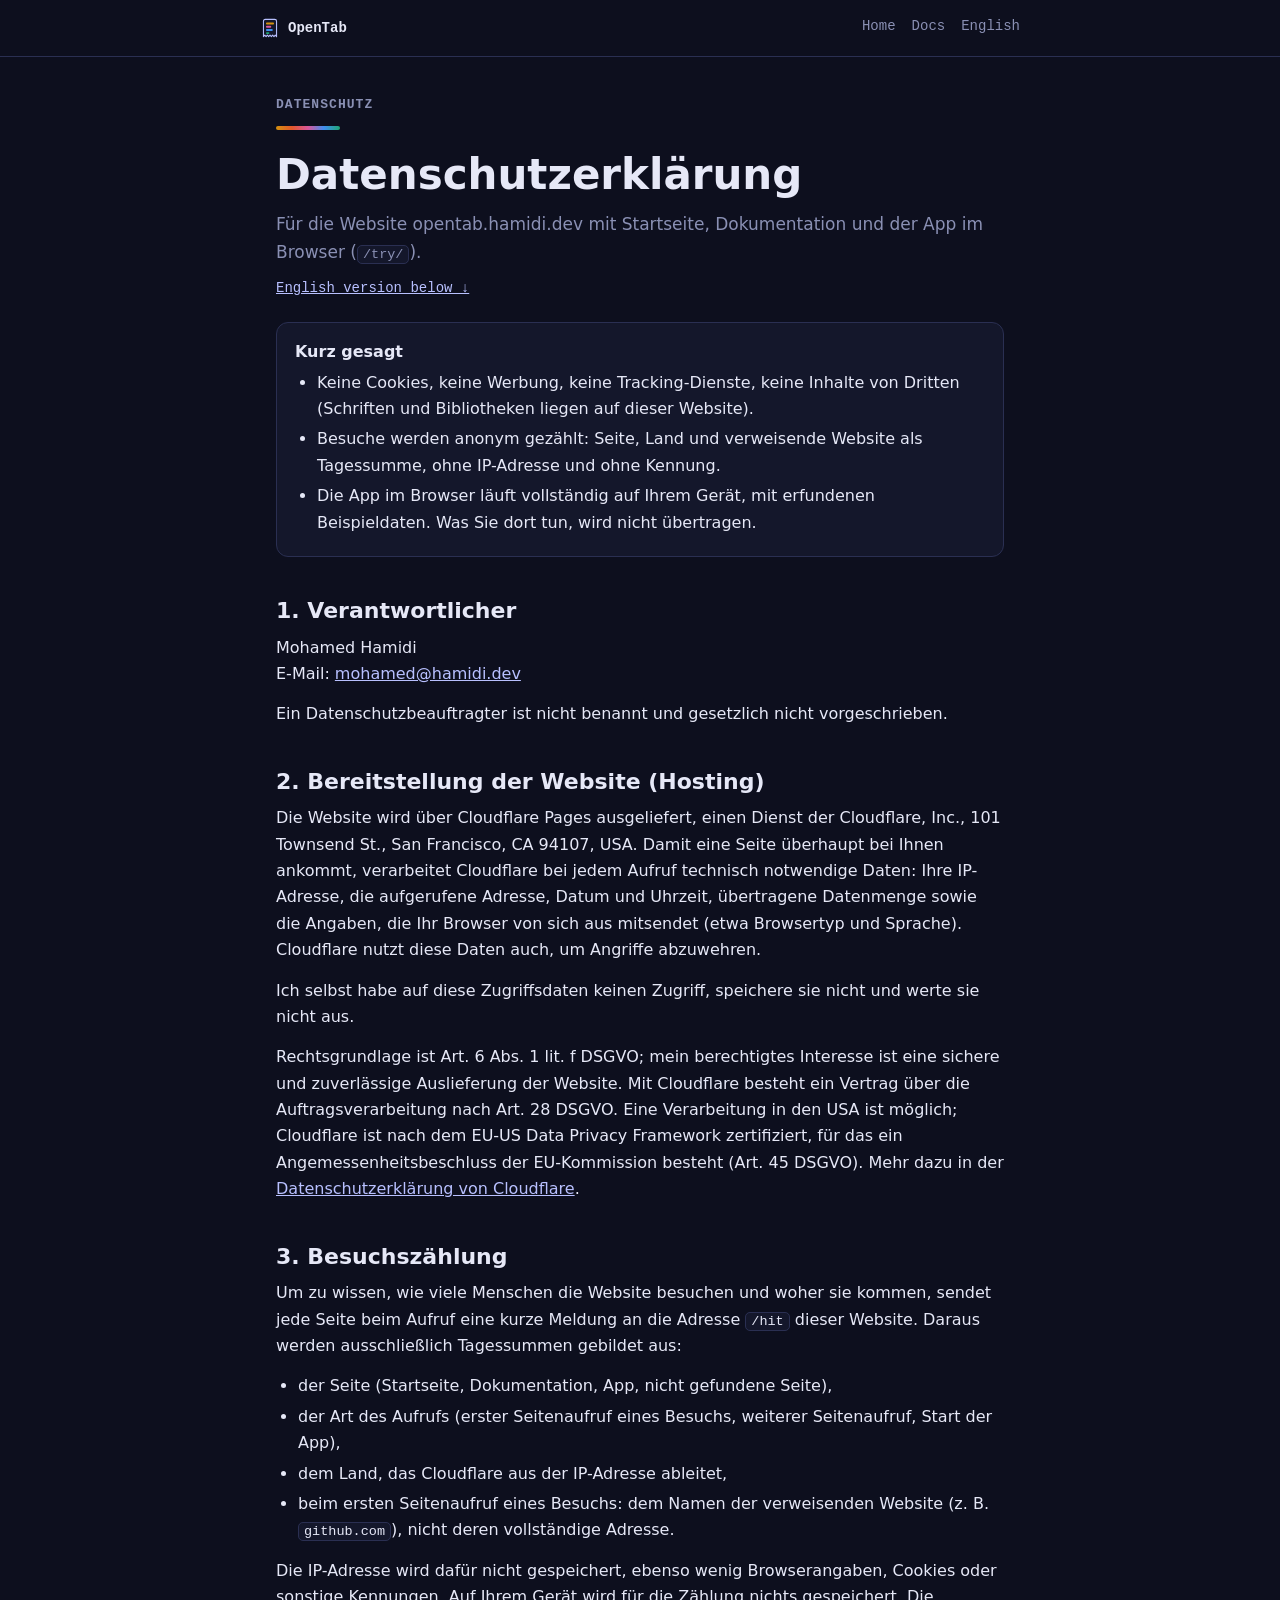
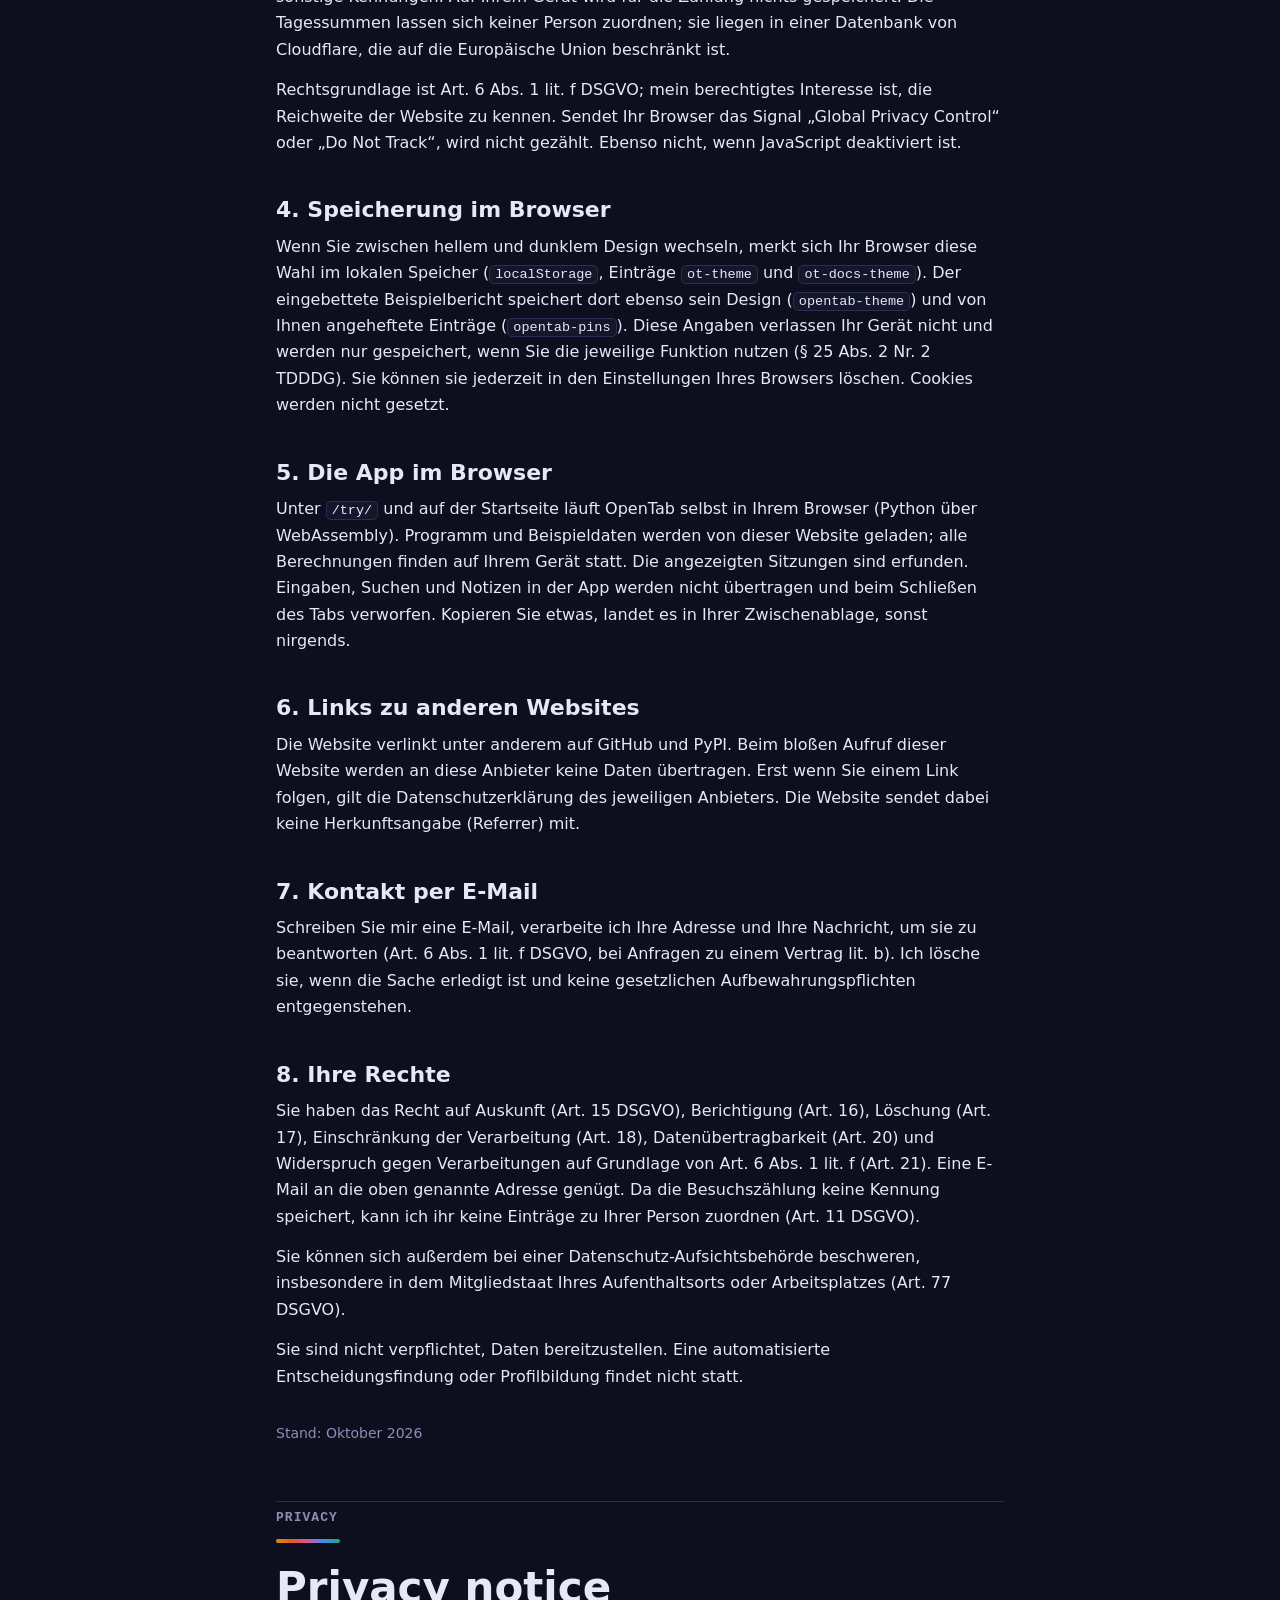
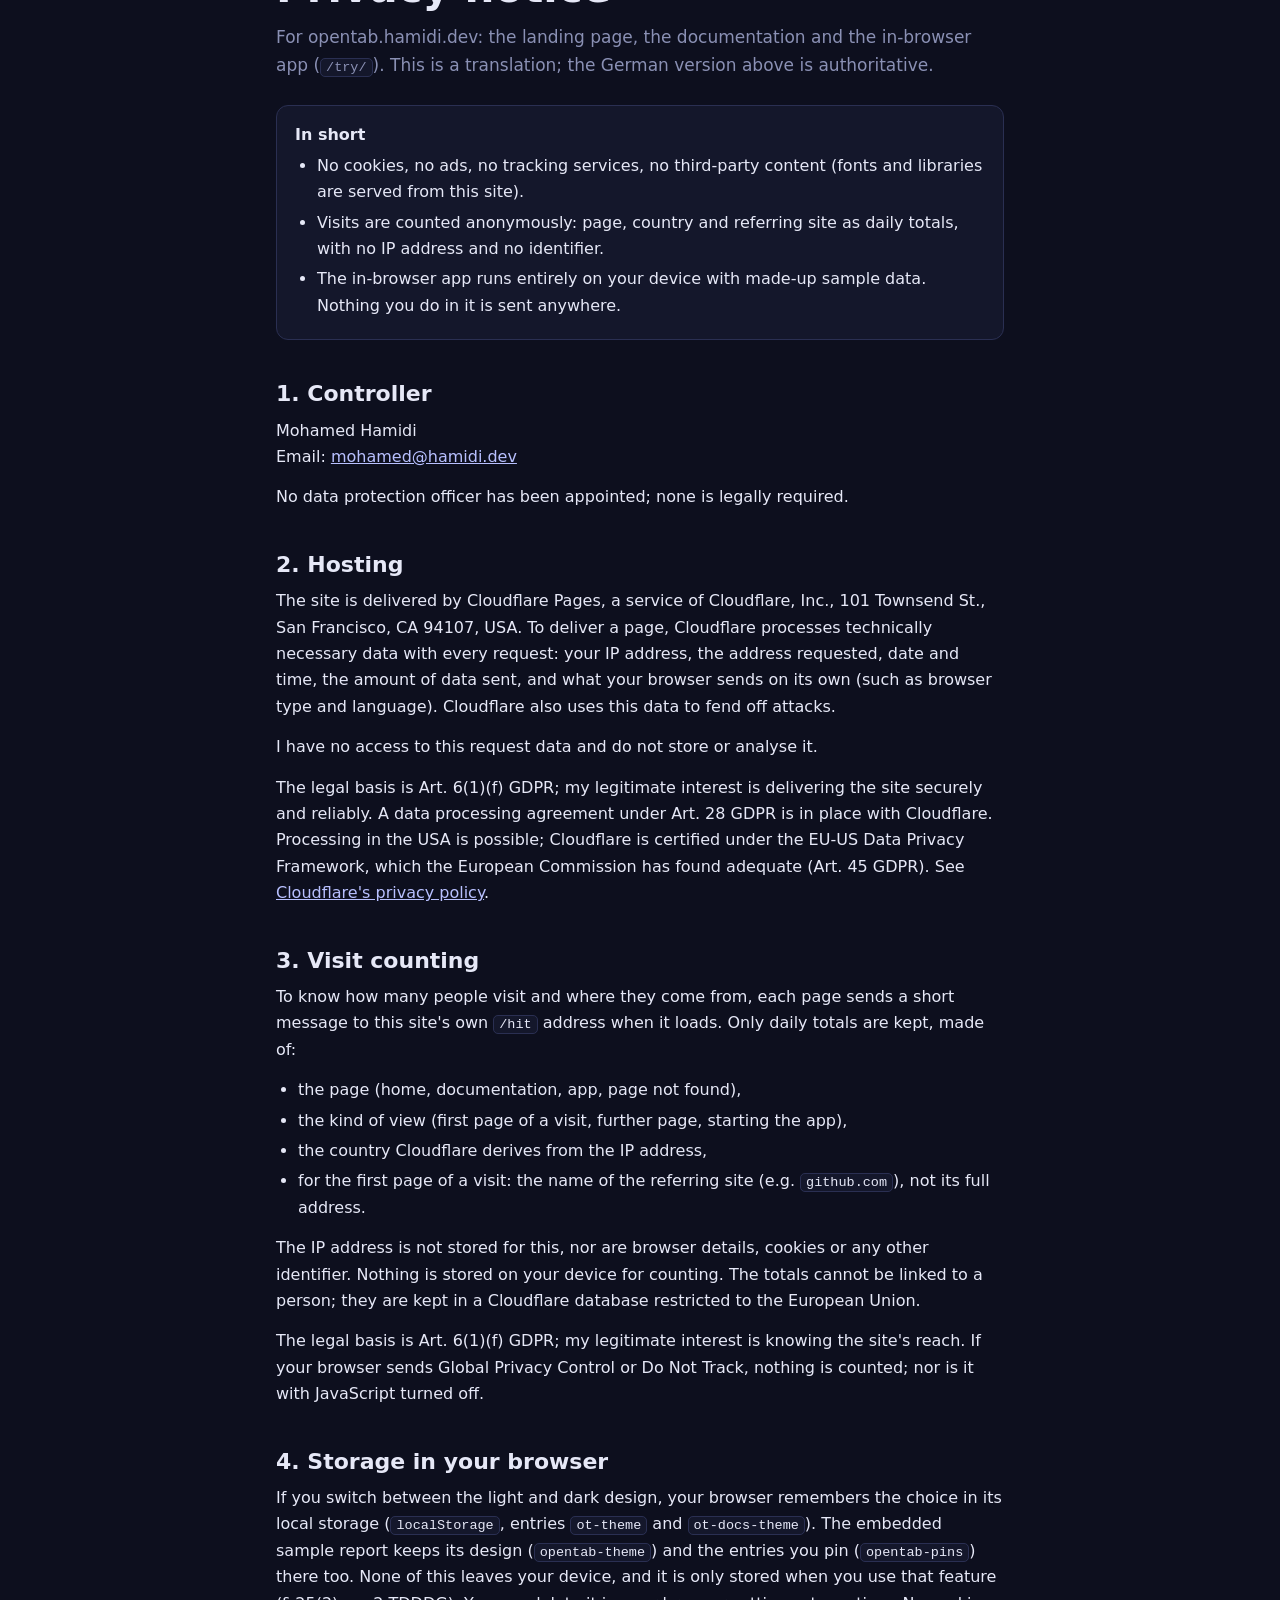
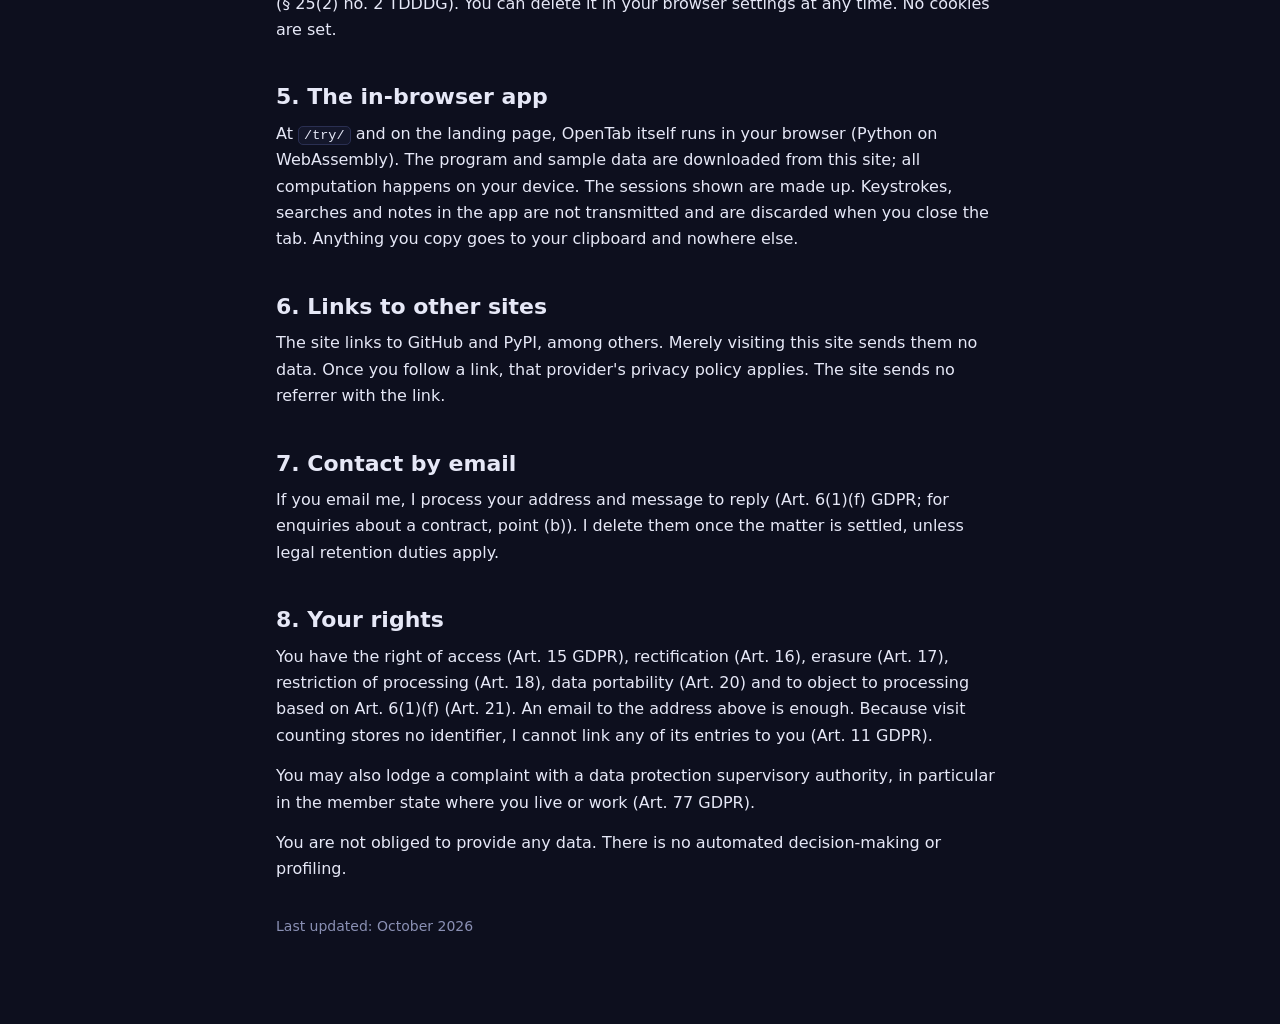
==== site/datenschutz/index.html @ 15979d0a "feat(site): add a privacy notice and honour GPC and Do Not Track" ====
<!doctype html>
<html lang="de">
<head>
<meta charset="utf-8">
<meta name="viewport" content="width=device-width, initial-scale=1">
<title>Datenschutz · OpenTab</title>
<meta name="description" content="Datenschutzerklärung für opentab.hamidi.dev / Privacy notice for opentab.hamidi.dev.">
<link rel="canonical" href="https://opentab.hamidi.dev/datenschutz/">
<link rel="icon" href="../favicon.svg" type="image/svg+xml">
<link rel="icon" href="../favicon-32.png" sizes="32x32" type="image/png">
<link rel="stylesheet" href="../fonts.css">
<style>
:root {
  --ink: #0d0f1e; --ink-2: #14172b; --line: #2a2f52; --text: #e6e8f7; --dim: #8a90b4; --lav: #b8c0ff;
  --spectrum: linear-gradient(90deg, #d4910f, #e2582b, #d9579b, #3f8ef0, #1fa774);
  --display: "Bricolage Grotesque", system-ui, sans-serif;
  --body: "Inter", system-ui, sans-serif;
  --mono: "JetBrains Mono", ui-monospace, monospace;
  color-scheme: dark;
}
:root[data-theme="light"] {
  --ink: #f6f6fb; --ink-2: #ecedf6; --line: #d3d6ea; --text: #1b1e33; --dim: #5d6286; --lav: #4a55c8;
  color-scheme: light;
}
* { box-sizing: border-box; }
body {
  margin: 0; background: var(--ink); color: var(--text); font: 16px/1.65 var(--body);
  -webkit-font-smoothing: antialiased;
}
.top { display: flex; align-items: center; justify-content: space-between; gap: 16px; padding: 18px 16px; border-bottom: 1px solid var(--line); }
.top .wrap { width: min(760px, 100%); margin: 0 auto; display: flex; justify-content: space-between; gap: 16px; flex-wrap: wrap; }
.top a { color: var(--text); text-decoration: none; font: 500 14px var(--mono); }
.top .mark { display: inline-flex; align-items: center; gap: 8px; font-weight: 700; }
.top nav { display: flex; gap: 16px; }
.top nav a { color: var(--dim); }
.top nav a:hover, .top nav a:focus-visible { color: var(--lav); }
main { width: min(760px, 100%); margin: 0 auto; padding: 40px 16px 72px; }
.kicker { font: 600 13px var(--mono); color: var(--dim); letter-spacing: .08em; }
.kicker::after { content: ""; display: block; width: 64px; height: 4px; margin: 14px 0 22px; border-radius: 2px; background: var(--spectrum); }
h1 { margin: 0 0 12px; font: 700 clamp(30px, 6vw, 42px)/1.1 var(--display); font-variation-settings: "opsz" 72, "wdth" 100; }
h2 { margin: 40px 0 10px; font: 650 22px/1.25 var(--display); }
h3 { margin: 26px 0 6px; font: 600 16px/1.35 var(--body); }
p, ul { margin: 0 0 14px; }
ul { padding-left: 22px; }
li { margin: 4px 0; }
a { color: var(--lav); }
code { font: 13.5px var(--mono); background: var(--ink-2); border: 1px solid var(--line); border-radius: 5px; padding: 1px 5px; }
.lead { color: var(--dim); font-size: 17px; }
.summary { margin: 26px 0 8px; padding: 16px 18px; border: 1px solid var(--line); border-radius: 12px; background: var(--ink-2); }
.summary ul { margin: 0; }
.lang { font: 500 14px var(--mono); }
hr { border: 0; border-top: 1px solid var(--line); margin: 56px 0 8px; }
address { font-style: normal; margin: 0 0 14px; }
.stand { margin-top: 32px; color: var(--dim); font-size: 14px; }
</style>
<script>
try { const t = localStorage.getItem("ot-theme") || localStorage.getItem("ot-docs-theme"); if (t) document.documentElement.dataset.theme = t; } catch {}
</script>
</head>
<body>
<header class="top">
  <div class="wrap">
    <a class="mark" href="../"><img src="../favicon.svg" alt="" width="20" height="20">OpenTab</a>
    <nav><a href="../">Home</a><a href="../docs/">Docs</a><a href="#en" lang="en">English</a></nav>
  </div>
</header>

<main>
<div class="kicker">DATENSCHUTZ</div>
<h1>Datenschutzerklärung</h1>
<p class="lead">Für die Website opentab.hamidi.dev mit Startseite, Dokumentation und der App im Browser (<code>/try/</code>).</p>
<p class="lang"><a href="#en" lang="en">English version below ↓</a></p>

<div class="summary">
  <strong>Kurz gesagt</strong>
  <ul>
    <li>Keine Cookies, keine Werbung, keine Tracking-Dienste, keine Inhalte von Dritten (Schriften und Bibliotheken liegen auf dieser Website).</li>
    <li>Besuche werden anonym gezählt: Seite, Land und verweisende Website als Tagessumme, ohne IP-Adresse und ohne Kennung.</li>
    <li>Die App im Browser läuft vollständig auf Ihrem Gerät, mit erfundenen Beispieldaten. Was Sie dort tun, wird nicht übertragen.</li>
  </ul>
</div>

<h2>1. Verantwortlicher</h2>
<address>
Mohamed Hamidi<br>
<!-- Anschrift folgt mit dem Impressum. -->
E-Mail: <a href="mailto:mohamed@hamidi.dev">mohamed@hamidi.dev</a>
</address>
<p>Ein Datenschutzbeauftragter ist nicht benannt und gesetzlich nicht vorgeschrieben.</p>

<h2>2. Bereitstellung der Website (Hosting)</h2>
<p>Die Website wird über Cloudflare Pages ausgeliefert, einen Dienst der Cloudflare, Inc., 101 Townsend St., San Francisco, CA 94107, USA. Damit eine Seite überhaupt bei Ihnen ankommt, verarbeitet Cloudflare bei jedem Aufruf technisch notwendige Daten: Ihre IP-Adresse, die aufgerufene Adresse, Datum und Uhrzeit, übertragene Datenmenge sowie die Angaben, die Ihr Browser von sich aus mitsendet (etwa Browsertyp und Sprache). Cloudflare nutzt diese Daten auch, um Angriffe abzuwehren.</p>
<p>Ich selbst habe auf diese Zugriffsdaten keinen Zugriff, speichere sie nicht und werte sie nicht aus.</p>
<p>Rechtsgrundlage ist Art. 6 Abs. 1 lit. f DSGVO; mein berechtigtes Interesse ist eine sichere und zuverlässige Auslieferung der Website. Mit Cloudflare besteht ein Vertrag über die Auftragsverarbeitung nach Art. 28 DSGVO. Eine Verarbeitung in den USA ist möglich; Cloudflare ist nach dem EU-US Data Privacy Framework zertifiziert, für das ein Angemessenheitsbeschluss der EU-Kommission besteht (Art. 45 DSGVO). Mehr dazu in der <a href="https://www.cloudflare.com/privacypolicy/">Datenschutzerklärung von Cloudflare</a>.</p>

<h2>3. Besuchszählung</h2>
<p>Um zu wissen, wie viele Menschen die Website besuchen und woher sie kommen, sendet jede Seite beim Aufruf eine kurze Meldung an die Adresse <code>/hit</code> dieser Website. Daraus werden ausschließlich Tagessummen gebildet aus:</p>
<ul>
  <li>der Seite (Startseite, Dokumentation, App, nicht gefundene Seite),</li>
  <li>der Art des Aufrufs (erster Seitenaufruf eines Besuchs, weiterer Seitenaufruf, Start der App),</li>
  <li>dem Land, das Cloudflare aus der IP-Adresse ableitet,</li>
  <li>beim ersten Seitenaufruf eines Besuchs: dem Namen der verweisenden Website (z.&nbsp;B. <code>github.com</code>), nicht deren vollständige Adresse.</li>
</ul>
<p>Die IP-Adresse wird dafür nicht gespeichert, ebenso wenig Browserangaben, Cookies oder sonstige Kennungen. Auf Ihrem Gerät wird für die Zählung nichts gespeichert. Die Tagessummen lassen sich keiner Person zuordnen; sie liegen in einer Datenbank von Cloudflare, die auf die Europäische Union beschränkt ist.</p>
<p>Rechtsgrundlage ist Art. 6 Abs. 1 lit. f DSGVO; mein berechtigtes Interesse ist, die Reichweite der Website zu kennen. Sendet Ihr Browser das Signal „Global Privacy Control“ oder „Do Not Track“, wird nicht gezählt. Ebenso nicht, wenn JavaScript deaktiviert ist.</p>

<h2>4. Speicherung im Browser</h2>
<p>Wenn Sie zwischen hellem und dunklem Design wechseln, merkt sich Ihr Browser diese Wahl im lokalen Speicher (<code>localStorage</code>, Einträge <code>ot-theme</code> und <code>ot-docs-theme</code>). Der eingebettete Beispielbericht speichert dort ebenso sein Design (<code>opentab-theme</code>) und von Ihnen angeheftete Einträge (<code>opentab-pins</code>). Diese Angaben verlassen Ihr Gerät nicht und werden nur gespeichert, wenn Sie die jeweilige Funktion nutzen (§ 25 Abs. 2 Nr. 2 TDDDG). Sie können sie jederzeit in den Einstellungen Ihres Browsers löschen. Cookies werden nicht gesetzt.</p>

<h2>5. Die App im Browser</h2>
<p>Unter <code>/try/</code> und auf der Startseite läuft OpenTab selbst in Ihrem Browser (Python über WebAssembly). Programm und Beispieldaten werden von dieser Website geladen; alle Berechnungen finden auf Ihrem Gerät statt. Die angezeigten Sitzungen sind erfunden. Eingaben, Suchen und Notizen in der App werden nicht übertragen und beim Schließen des Tabs verworfen. Kopieren Sie etwas, landet es in Ihrer Zwischenablage, sonst nirgends.</p>

<h2>6. Links zu anderen Websites</h2>
<p>Die Website verlinkt unter anderem auf GitHub und PyPI. Beim bloßen Aufruf dieser Website werden an diese Anbieter keine Daten übertragen. Erst wenn Sie einem Link folgen, gilt die Datenschutzerklärung des jeweiligen Anbieters. Die Website sendet dabei keine Herkunftsangabe (Referrer) mit.</p>

<h2>7. Kontakt per E-Mail</h2>
<p>Schreiben Sie mir eine E-Mail, verarbeite ich Ihre Adresse und Ihre Nachricht, um sie zu beantworten (Art. 6 Abs. 1 lit. f DSGVO, bei Anfragen zu einem Vertrag lit. b). Ich lösche sie, wenn die Sache erledigt ist und keine gesetzlichen Aufbewahrungspflichten entgegenstehen.</p>

<h2>8. Ihre Rechte</h2>
<p>Sie haben das Recht auf Auskunft (Art. 15 DSGVO), Berichtigung (Art. 16), Löschung (Art. 17), Einschränkung der Verarbeitung (Art. 18), Datenübertragbarkeit (Art. 20) und Widerspruch gegen Verarbeitungen auf Grundlage von Art. 6 Abs. 1 lit. f (Art. 21). Eine E-Mail an die oben genannte Adresse genügt. Da die Besuchszählung keine Kennung speichert, kann ich ihr keine Einträge zu Ihrer Person zuordnen (Art. 11 DSGVO).</p>
<p>Sie können sich außerdem bei einer Datenschutz-Aufsichtsbehörde beschweren, insbesondere in dem Mitgliedstaat Ihres Aufenthaltsorts oder Arbeitsplatzes (Art. 77 DSGVO).</p>
<p>Sie sind nicht verpflichtet, Daten bereitzustellen. Eine automatisierte Entscheidungsfindung oder Profilbildung findet nicht statt.</p>

<p class="stand">Stand: Oktober 2026</p>

<hr>

<section id="en" lang="en">
<div class="kicker">PRIVACY</div>
<h1>Privacy notice</h1>
<p class="lead">For opentab.hamidi.dev: the landing page, the documentation and the in-browser app (<code>/try/</code>). This is a translation; the German version above is authoritative.</p>

<div class="summary">
  <strong>In short</strong>
  <ul>
    <li>No cookies, no ads, no tracking services, no third-party content (fonts and libraries are served from this site).</li>
    <li>Visits are counted anonymously: page, country and referring site as daily totals, with no IP address and no identifier.</li>
    <li>The in-browser app runs entirely on your device with made-up sample data. Nothing you do in it is sent anywhere.</li>
  </ul>
</div>

<h2>1. Controller</h2>
<address>
Mohamed Hamidi<br>
Email: <a href="mailto:mohamed@hamidi.dev">mohamed@hamidi.dev</a>
</address>
<p>No data protection officer has been appointed; none is legally required.</p>

<h2>2. Hosting</h2>
<p>The site is delivered by Cloudflare Pages, a service of Cloudflare, Inc., 101 Townsend St., San Francisco, CA 94107, USA. To deliver a page, Cloudflare processes technically necessary data with every request: your IP address, the address requested, date and time, the amount of data sent, and what your browser sends on its own (such as browser type and language). Cloudflare also uses this data to fend off attacks.</p>
<p>I have no access to this request data and do not store or analyse it.</p>
<p>The legal basis is Art. 6(1)(f) GDPR; my legitimate interest is delivering the site securely and reliably. A data processing agreement under Art. 28 GDPR is in place with Cloudflare. Processing in the USA is possible; Cloudflare is certified under the EU-US Data Privacy Framework, which the European Commission has found adequate (Art. 45 GDPR). See <a href="https://www.cloudflare.com/privacypolicy/">Cloudflare's privacy policy</a>.</p>

<h2>3. Visit counting</h2>
<p>To know how many people visit and where they come from, each page sends a short message to this site's own <code>/hit</code> address when it loads. Only daily totals are kept, made of:</p>
<ul>
  <li>the page (home, documentation, app, page not found),</li>
  <li>the kind of view (first page of a visit, further page, starting the app),</li>
  <li>the country Cloudflare derives from the IP address,</li>
  <li>for the first page of a visit: the name of the referring site (e.g. <code>github.com</code>), not its full address.</li>
</ul>
<p>The IP address is not stored for this, nor are browser details, cookies or any other identifier. Nothing is stored on your device for counting. The totals cannot be linked to a person; they are kept in a Cloudflare database restricted to the European Union.</p>
<p>The legal basis is Art. 6(1)(f) GDPR; my legitimate interest is knowing the site's reach. If your browser sends Global Privacy Control or Do Not Track, nothing is counted; nor is it with JavaScript turned off.</p>

<h2>4. Storage in your browser</h2>
<p>If you switch between the light and dark design, your browser remembers the choice in its local storage (<code>localStorage</code>, entries <code>ot-theme</code> and <code>ot-docs-theme</code>). The embedded sample report keeps its design (<code>opentab-theme</code>) and the entries you pin (<code>opentab-pins</code>) there too. None of this leaves your device, and it is only stored when you use that feature (§ 25(2) no. 2 TDDDG). You can delete it in your browser settings at any time. No cookies are set.</p>

<h2>5. The in-browser app</h2>
<p>At <code>/try/</code> and on the landing page, OpenTab itself runs in your browser (Python on WebAssembly). The program and sample data are downloaded from this site; all computation happens on your device. The sessions shown are made up. Keystrokes, searches and notes in the app are not transmitted and are discarded when you close the tab. Anything you copy goes to your clipboard and nowhere else.</p>

<h2>6. Links to other sites</h2>
<p>The site links to GitHub and PyPI, among others. Merely visiting this site sends them no data. Once you follow a link, that provider's privacy policy applies. The site sends no referrer with the link.</p>

<h2>7. Contact by email</h2>
<p>If you email me, I process your address and message to reply (Art. 6(1)(f) GDPR; for enquiries about a contract, point (b)). I delete them once the matter is settled, unless legal retention duties apply.</p>

<h2>8. Your rights</h2>
<p>You have the right of access (Art. 15 GDPR), rectification (Art. 16), erasure (Art. 17), restriction of processing (Art. 18), data portability (Art. 20) and to object to processing based on Art. 6(1)(f) (Art. 21). An email to the address above is enough. Because visit counting stores no identifier, I cannot link any of its entries to you (Art. 11 GDPR).</p>
<p>You may also lodge a complaint with a data protection supervisory authority, in particular in the member state where you live or work (Art. 77 GDPR).</p>
<p>You are not obliged to provide any data. There is no automated decision-making or profiling.</p>

<p class="stand">Last updated: October 2026</p>
</section>
</main>
</body>
</html>
---- site/fonts.css ----
/* Self-hosted variable fonts (SIL OFL 1.1, licences in vendor/fonts/), so no visit
   contacts a font CDN. Latin and Latin Extended only. tools/vendor.sh fetches the files. */
@font-face {
  font-family: 'Bricolage Grotesque';
  font-style: normal;
  font-display: swap;
  font-weight: 200 800;
  font-stretch: 75% 100%;
  src: url(vendor/fonts/bricolage-grotesque-latin-ext-standard-normal.woff2) format('woff2-variations');
  unicode-range: U+0100-02BA,U+02BD-02C5,U+02C7-02CC,U+02CE-02D7,U+02DD-02FF,U+0304,U+0308,U+0329,U+1D00-1DBF,U+1E00-1E9F,U+1EF2-1EFF,U+2020,U+20A0-20AB,U+20AD-20C0,U+2113,U+2C60-2C7F,U+A720-A7FF;
}
@font-face {
  font-family: 'Bricolage Grotesque';
  font-style: normal;
  font-display: swap;
  font-weight: 200 800;
  font-stretch: 75% 100%;
  src: url(vendor/fonts/bricolage-grotesque-latin-standard-normal.woff2) format('woff2-variations');
  unicode-range: U+0000-00FF,U+0131,U+0152-0153,U+02BB-02BC,U+02C6,U+02DA,U+02DC,U+0304,U+0308,U+0329,U+2000-206F,U+20AC,U+2122,U+2191,U+2193,U+2212,U+2215,U+FEFF,U+FFFD;
}
@font-face {
  font-family: 'Inter';
  font-style: normal;
  font-display: swap;
  font-weight: 100 900;
  src: url(vendor/fonts/inter-latin-ext-opsz-normal.woff2) format('woff2-variations');
  unicode-range: U+0100-02BA,U+02BD-02C5,U+02C7-02CC,U+02CE-02D7,U+02DD-02FF,U+0304,U+0308,U+0329,U+1D00-1DBF,U+1E00-1E9F,U+1EF2-1EFF,U+2020,U+20A0-20AB,U+20AD-20C0,U+2113,U+2C60-2C7F,U+A720-A7FF;
}
@font-face {
  font-family: 'Inter';
  font-style: normal;
  font-display: swap;
  font-weight: 100 900;
  src: url(vendor/fonts/inter-latin-opsz-normal.woff2) format('woff2-variations');
  unicode-range: U+0000-00FF,U+0131,U+0152-0153,U+02BB-02BC,U+02C6,U+02DA,U+02DC,U+0304,U+0308,U+0329,U+2000-206F,U+20AC,U+2122,U+2191,U+2193,U+2212,U+2215,U+FEFF,U+FFFD;
}
@font-face {
  font-family: 'JetBrains Mono';
  font-style: normal;
  font-display: swap;
  font-weight: 100 800;
  src: url(vendor/fonts/jetbrains-mono-latin-ext-wght-normal.woff2) format('woff2-variations');
  unicode-range: U+0100-02BA,U+02BD-02C5,U+02C7-02CC,U+02CE-02D7,U+02DD-02FF,U+0304,U+0308,U+0329,U+1D00-1DBF,U+1E00-1E9F,U+1EF2-1EFF,U+2020,U+20A0-20AB,U+20AD-20C0,U+2113,U+2C60-2C7F,U+A720-A7FF;
}
@font-face {
  font-family: 'JetBrains Mono';
  font-style: normal;
  font-display: swap;
  font-weight: 100 800;
  src: url(vendor/fonts/jetbrains-mono-latin-wght-normal.woff2) format('woff2-variations');
  unicode-range: U+0000-00FF,U+0131,U+0152-0153,U+02BB-02BC,U+02C6,U+02DA,U+02DC,U+0304,U+0308,U+0329,U+2000-206F,U+20AC,U+2122,U+2191,U+2193,U+2212,U+2215,U+FEFF,U+FFFD;
}
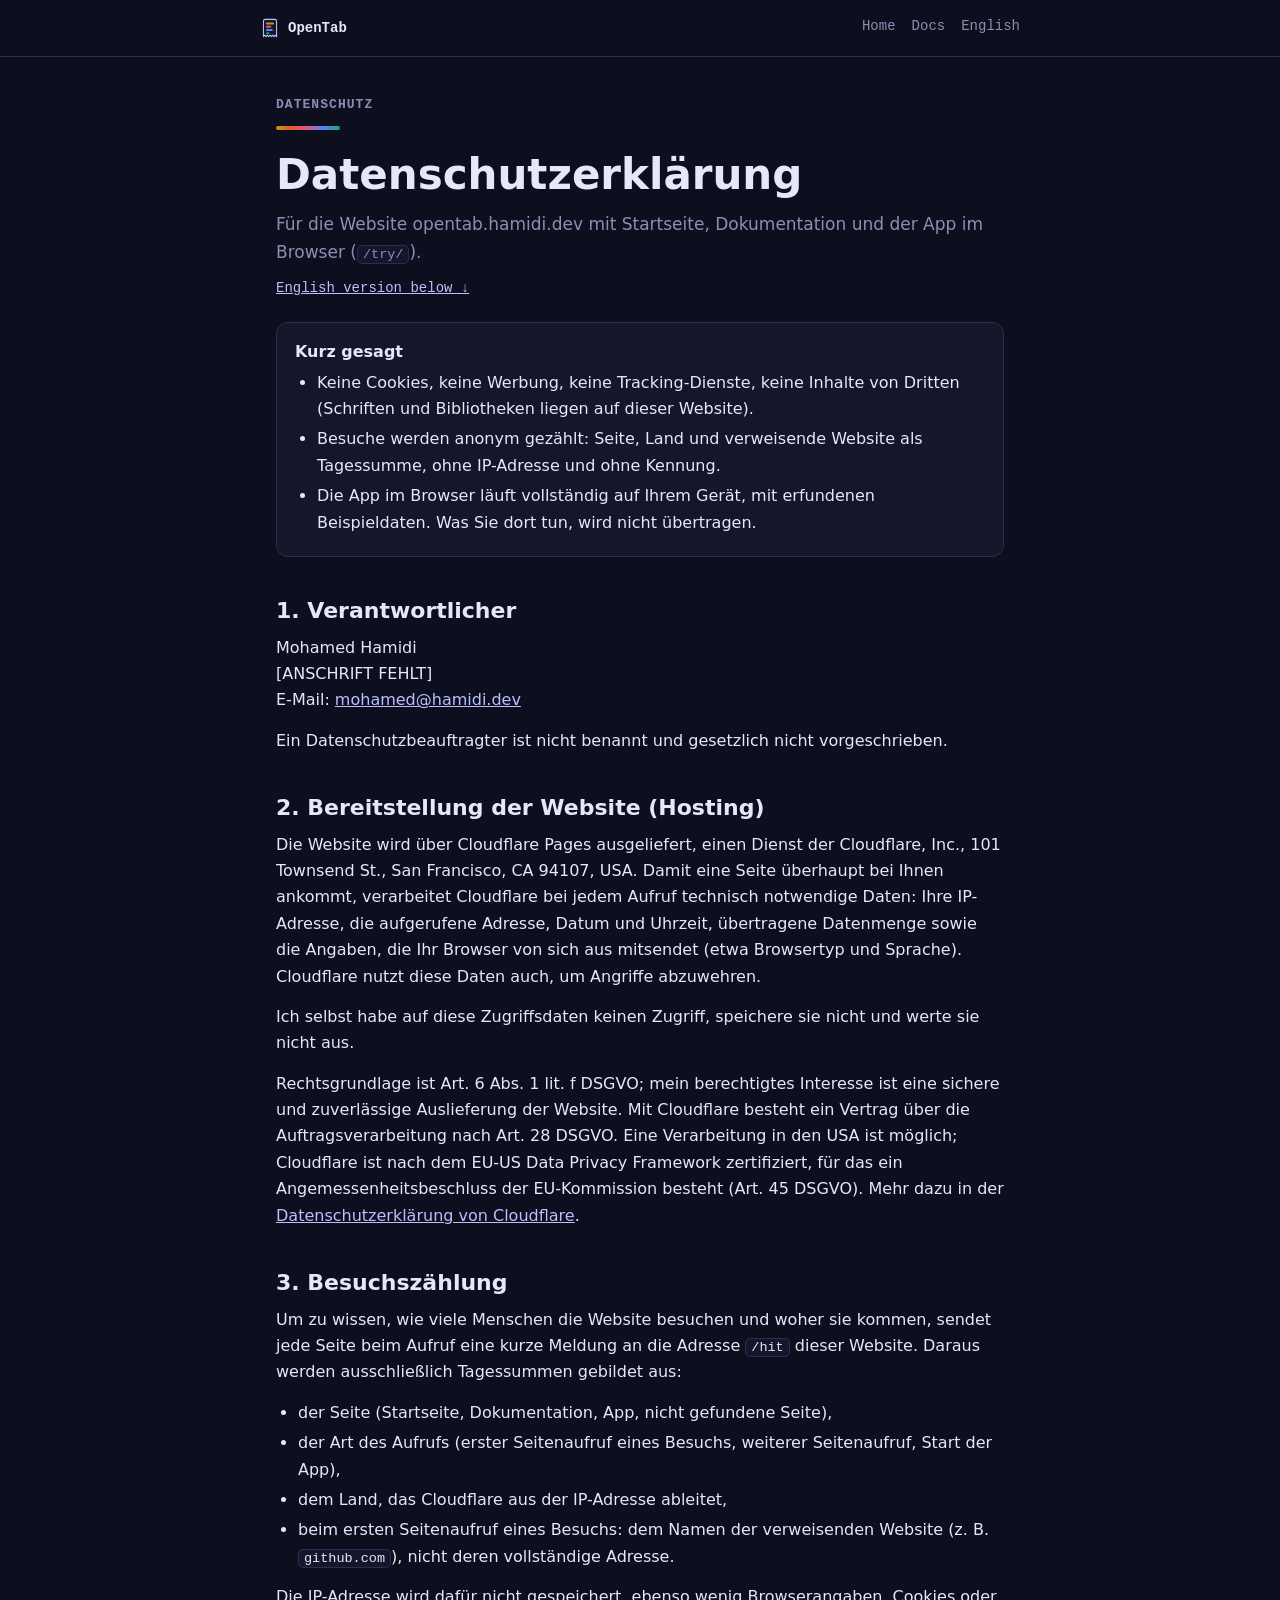
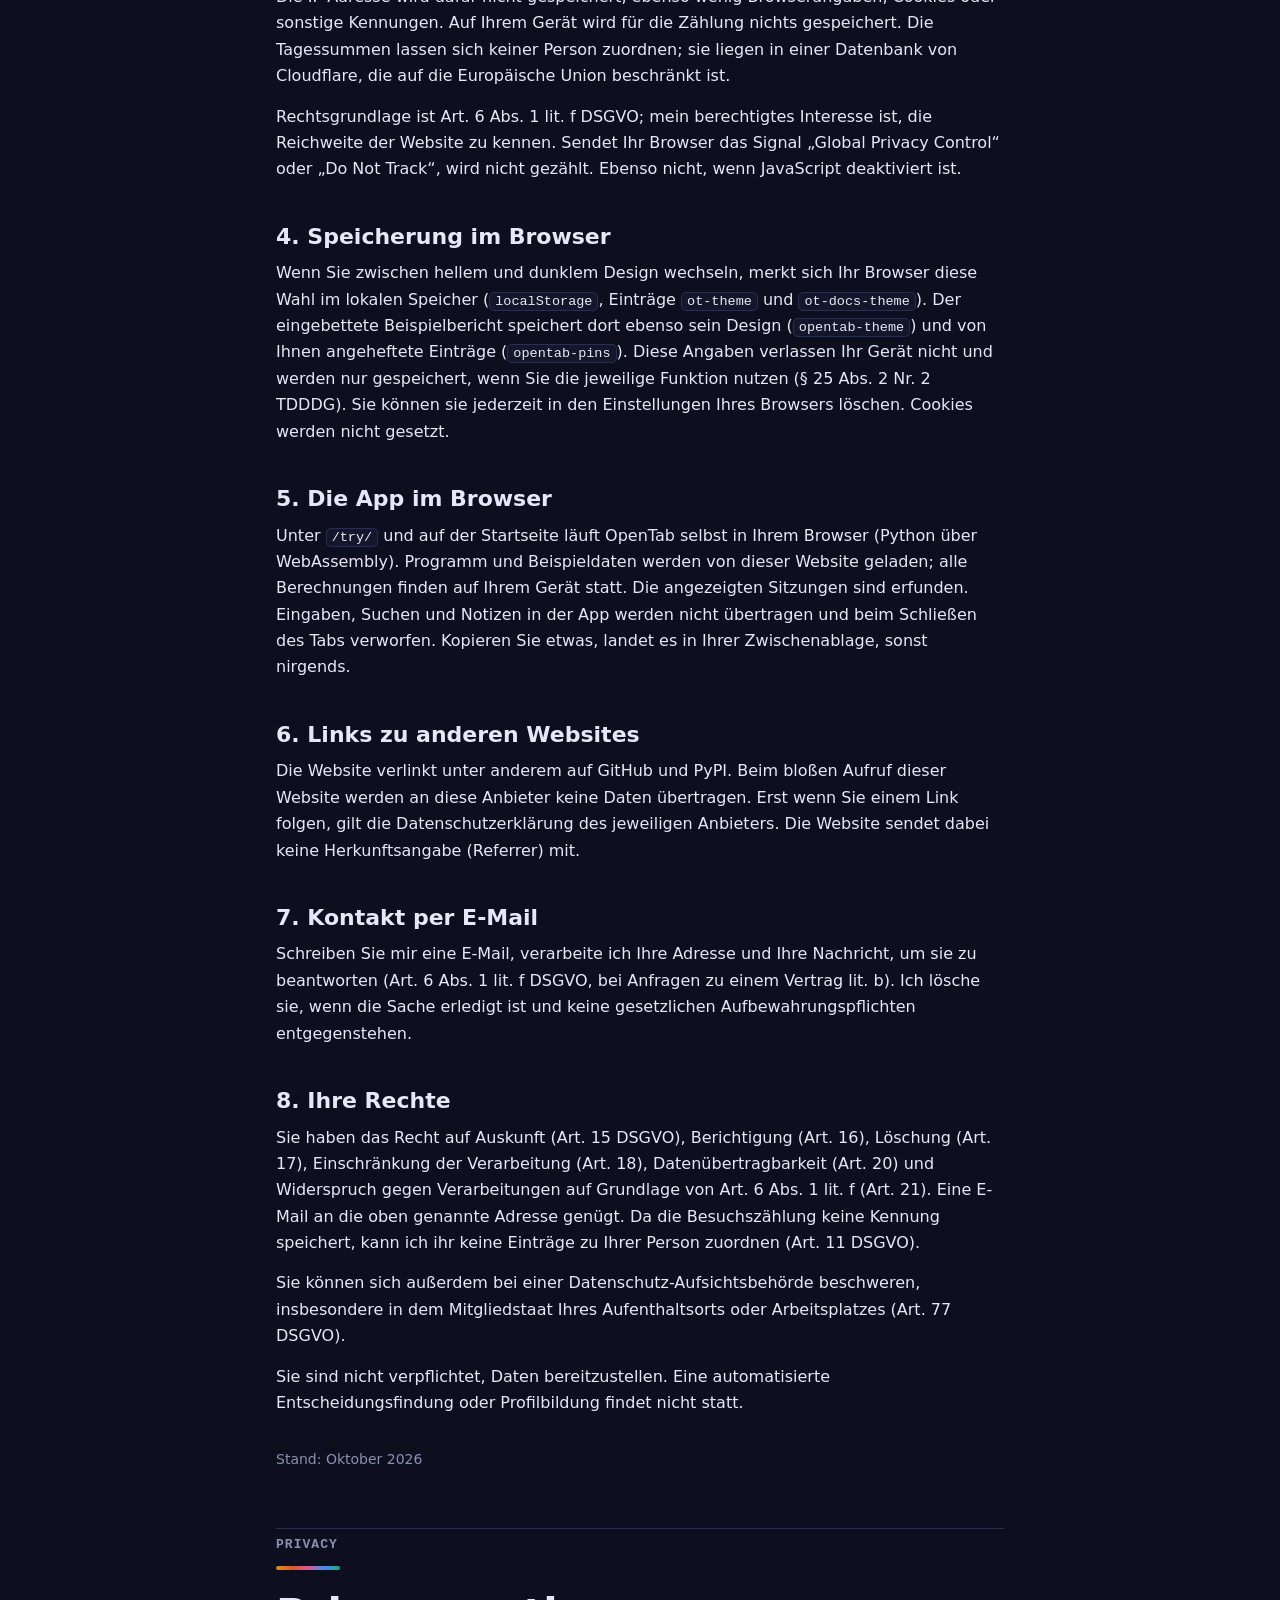
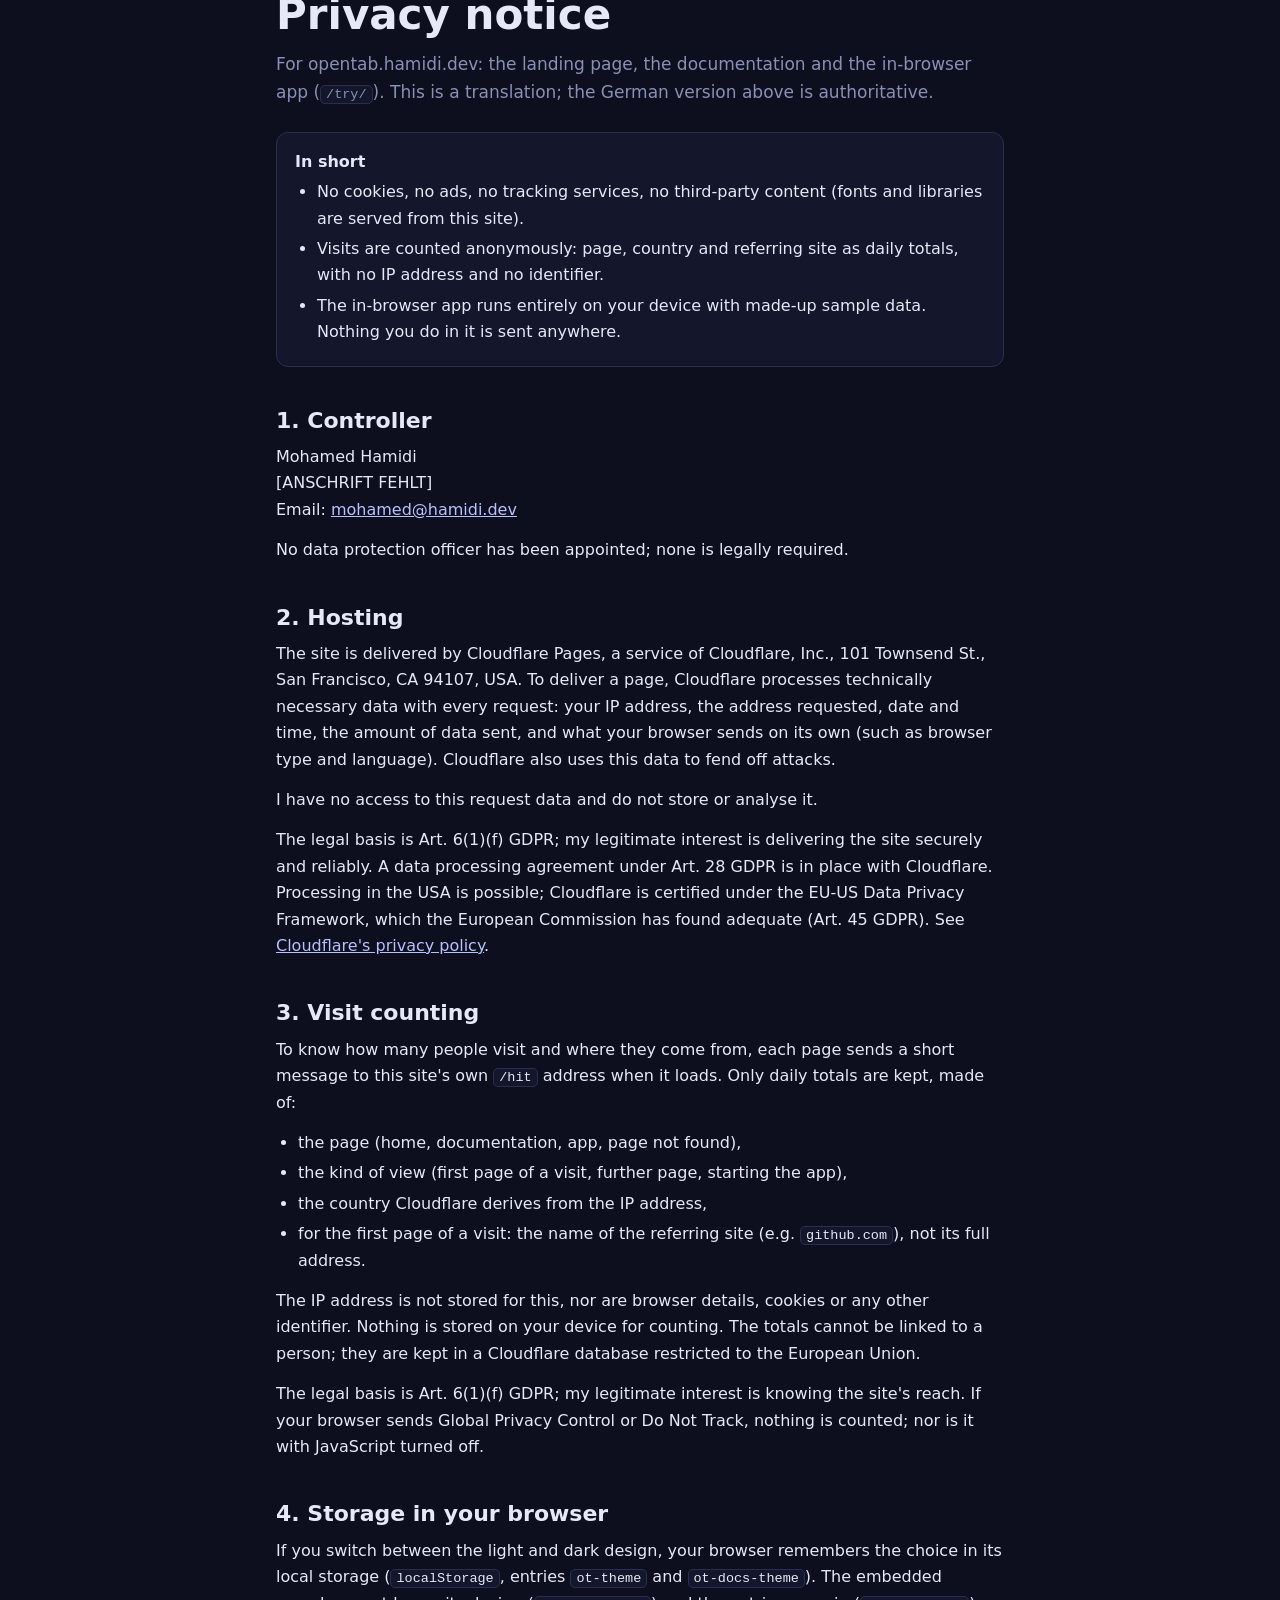
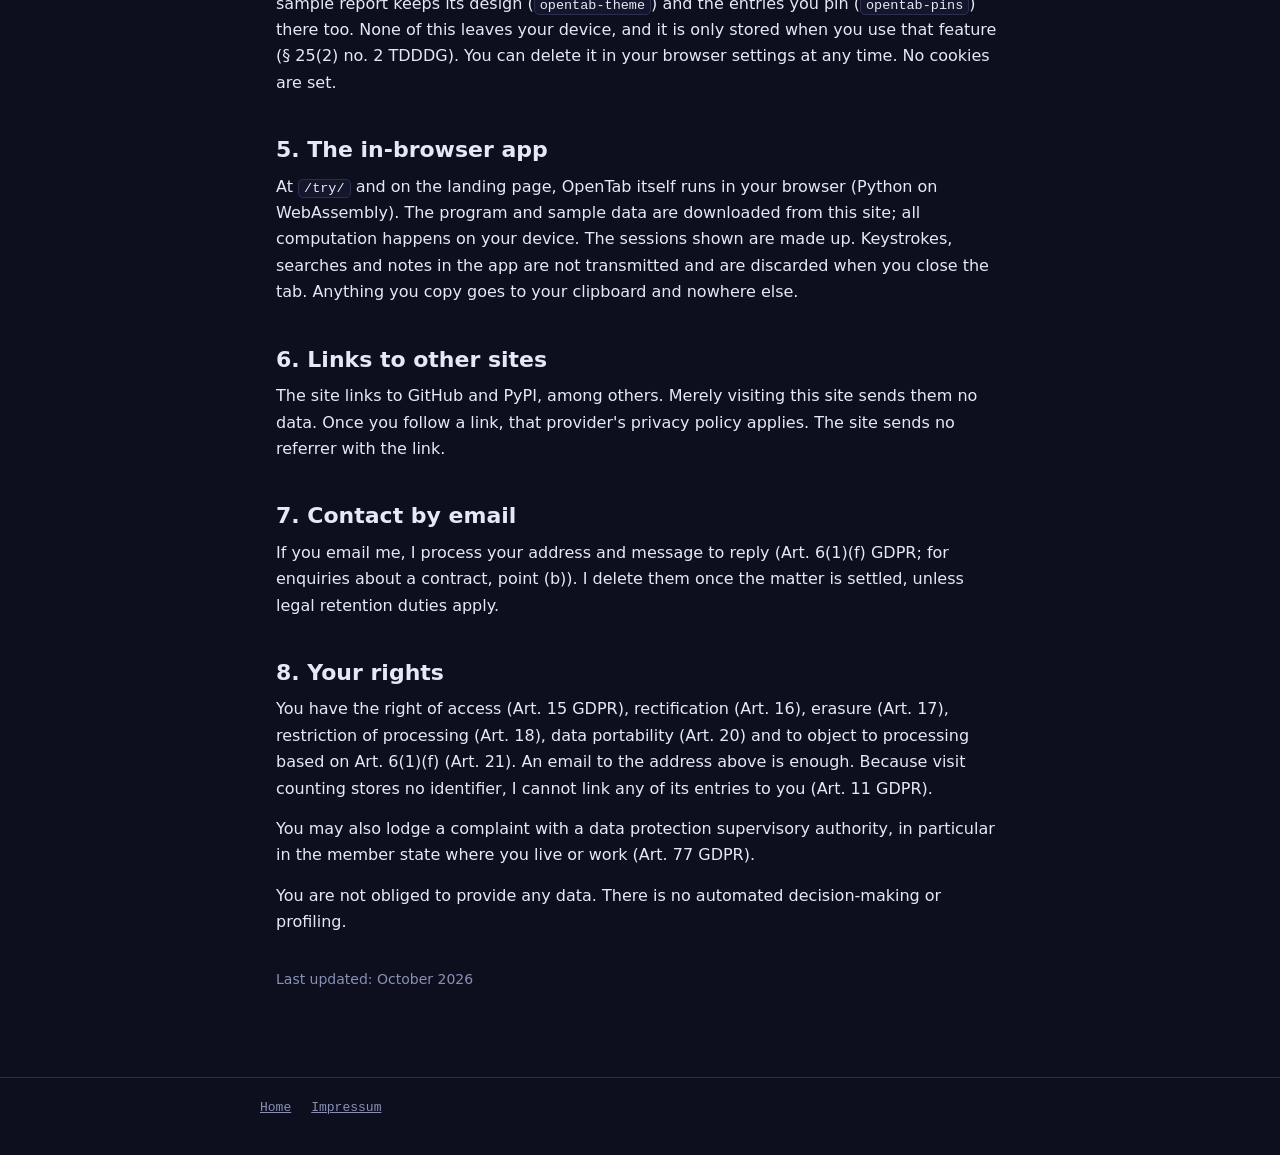
==== commit c05d3ff6: "feat(site): add an Impressum and hold production until the address is in" ====
--- a/site/datenschutz/index.html
+++ b/site/datenschutz/index.html
@@ -52,6 +52,9 @@
 hr { border: 0; border-top: 1px solid var(--line); margin: 56px 0 8px; }
 address { font-style: normal; margin: 0 0 14px; }
 .stand { margin-top: 32px; color: var(--dim); font-size: 14px; }
+.foot { border-top: 1px solid var(--line); padding: 22px 16px 40px; font: 13px var(--mono); }
+.foot .wrap { width: min(760px, 100%); margin: 0 auto; display: flex; gap: 20px; }
+.foot a { color: var(--dim); }
 </style>
 <script>
 try { const t = localStorage.getItem("ot-theme") || localStorage.getItem("ot-docs-theme"); if (t) document.documentElement.dataset.theme = t; } catch {}
@@ -83,7 +86,7 @@
 <h2>1. Verantwortlicher</h2>
 <address>
 Mohamed Hamidi<br>
-<!-- Anschrift folgt mit dem Impressum. -->
+[ANSCHRIFT FEHLT]<br>
 E-Mail: <a href="mailto:mohamed@hamidi.dev">mohamed@hamidi.dev</a>
 </address>
 <p>Ein Datenschutzbeauftragter ist nicht benannt und gesetzlich nicht vorgeschrieben.</p>
@@ -142,6 +145,7 @@
 <h2>1. Controller</h2>
 <address>
 Mohamed Hamidi<br>
+[ANSCHRIFT FEHLT]<br>
 Email: <a href="mailto:mohamed@hamidi.dev">mohamed@hamidi.dev</a>
 </address>
 <p>No data protection officer has been appointed; none is legally required.</p>
@@ -182,5 +186,6 @@
 <p class="stand">Last updated: October 2026</p>
 </section>
 </main>
+<footer class="foot"><div class="wrap"><a href="../">Home</a><a href="../impressum/">Impressum</a></div></footer>
 </body>
 </html>
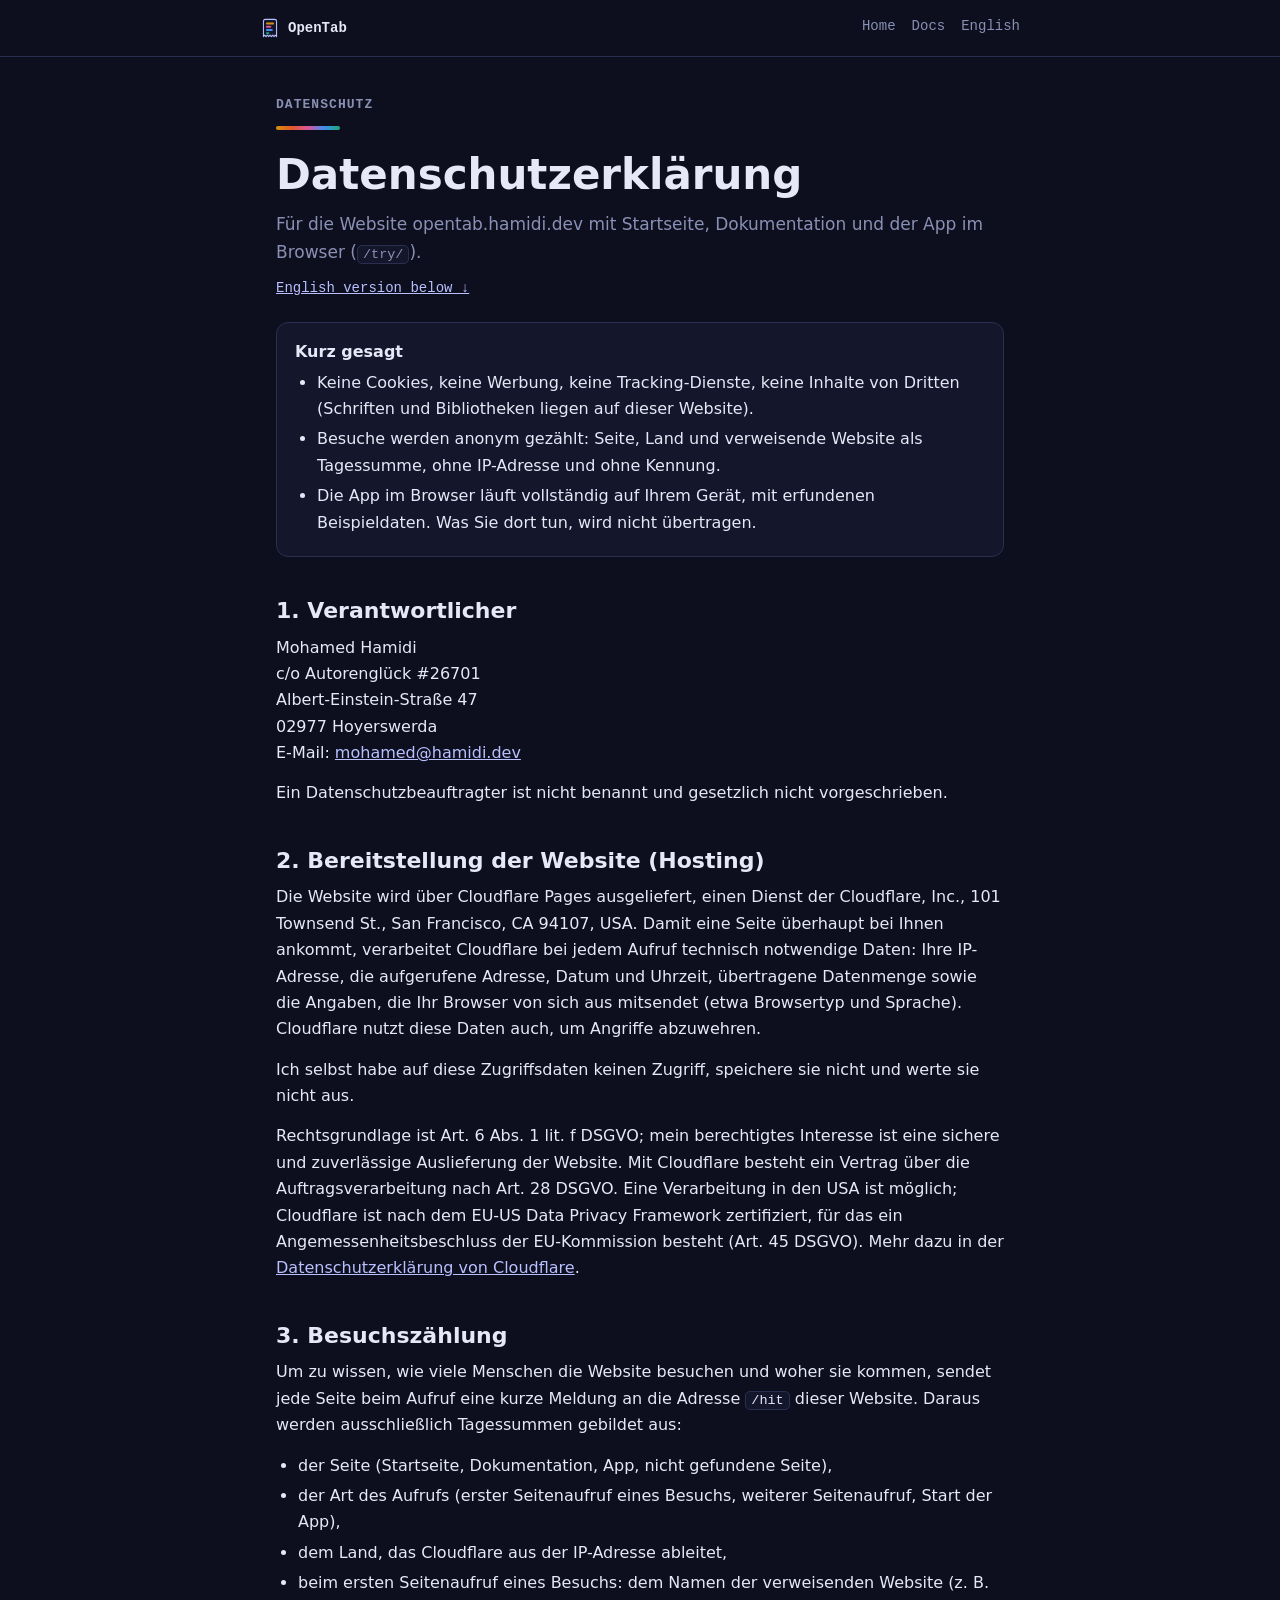
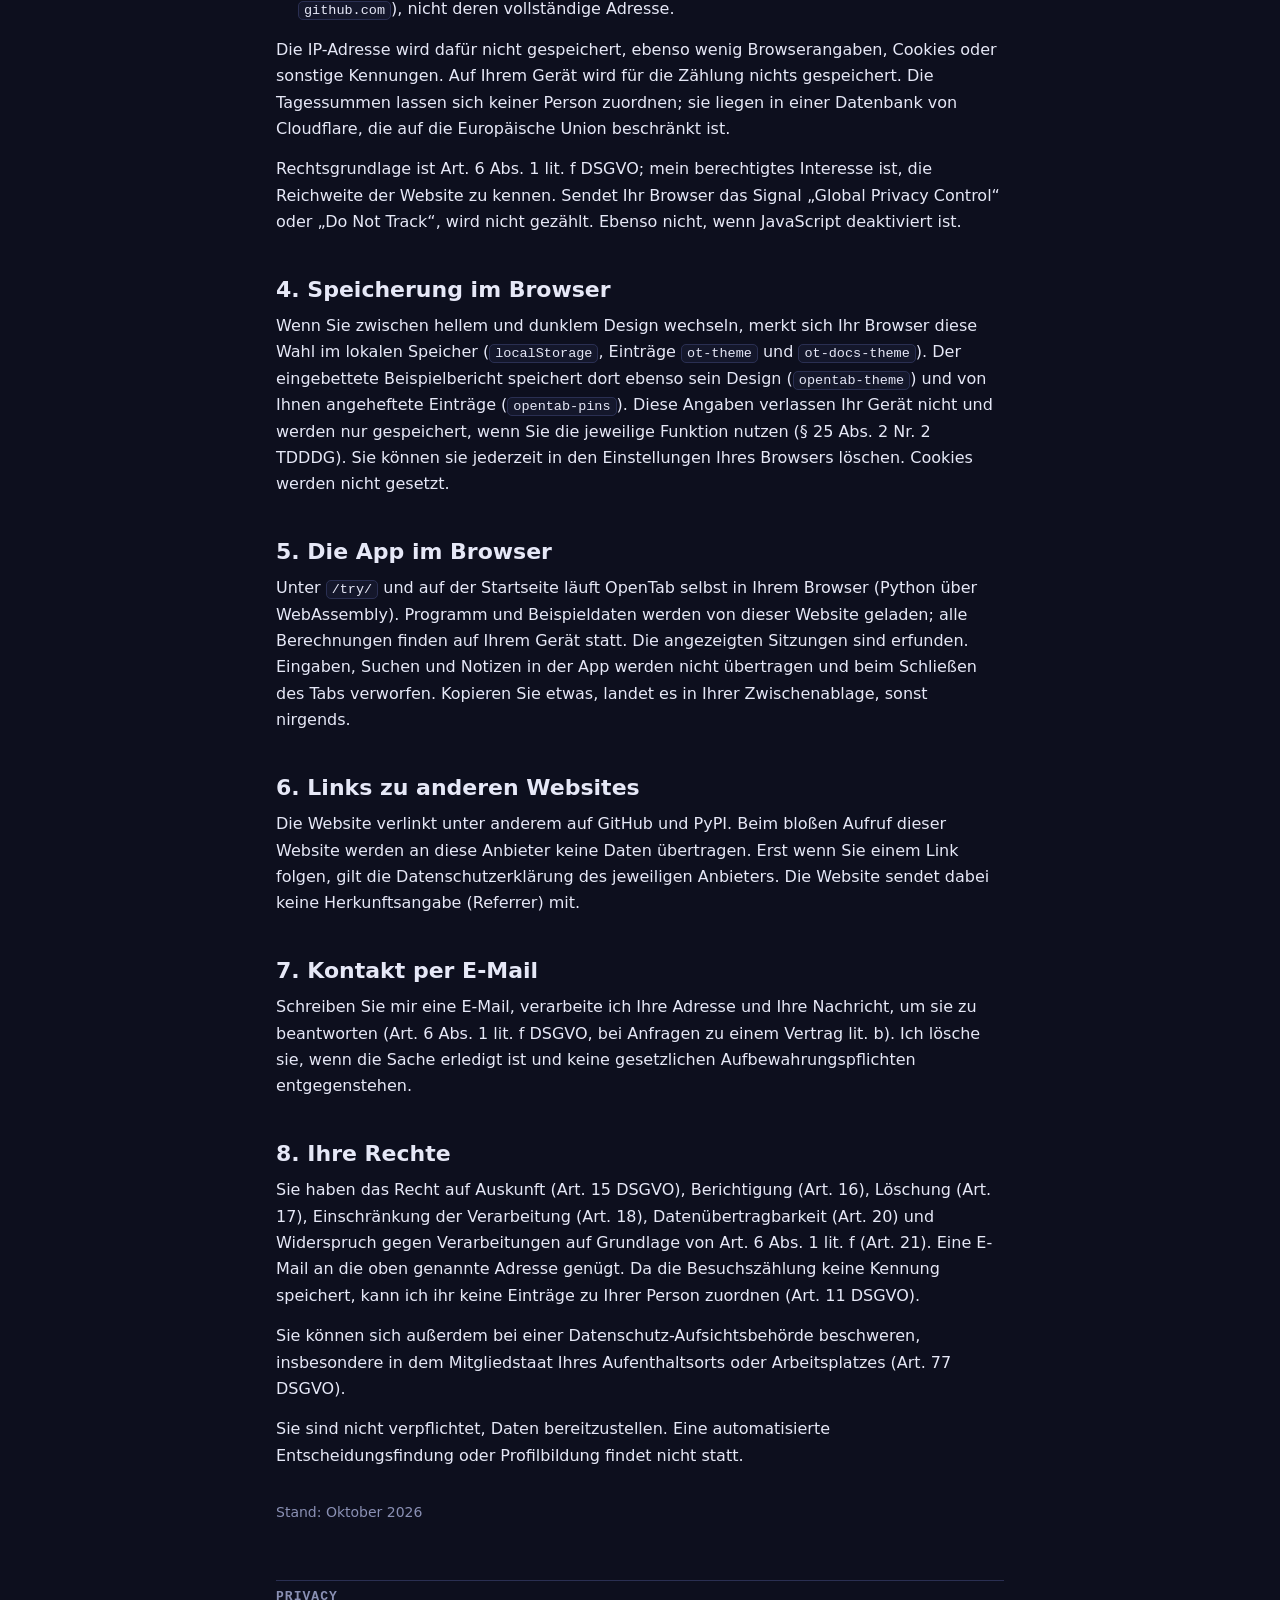
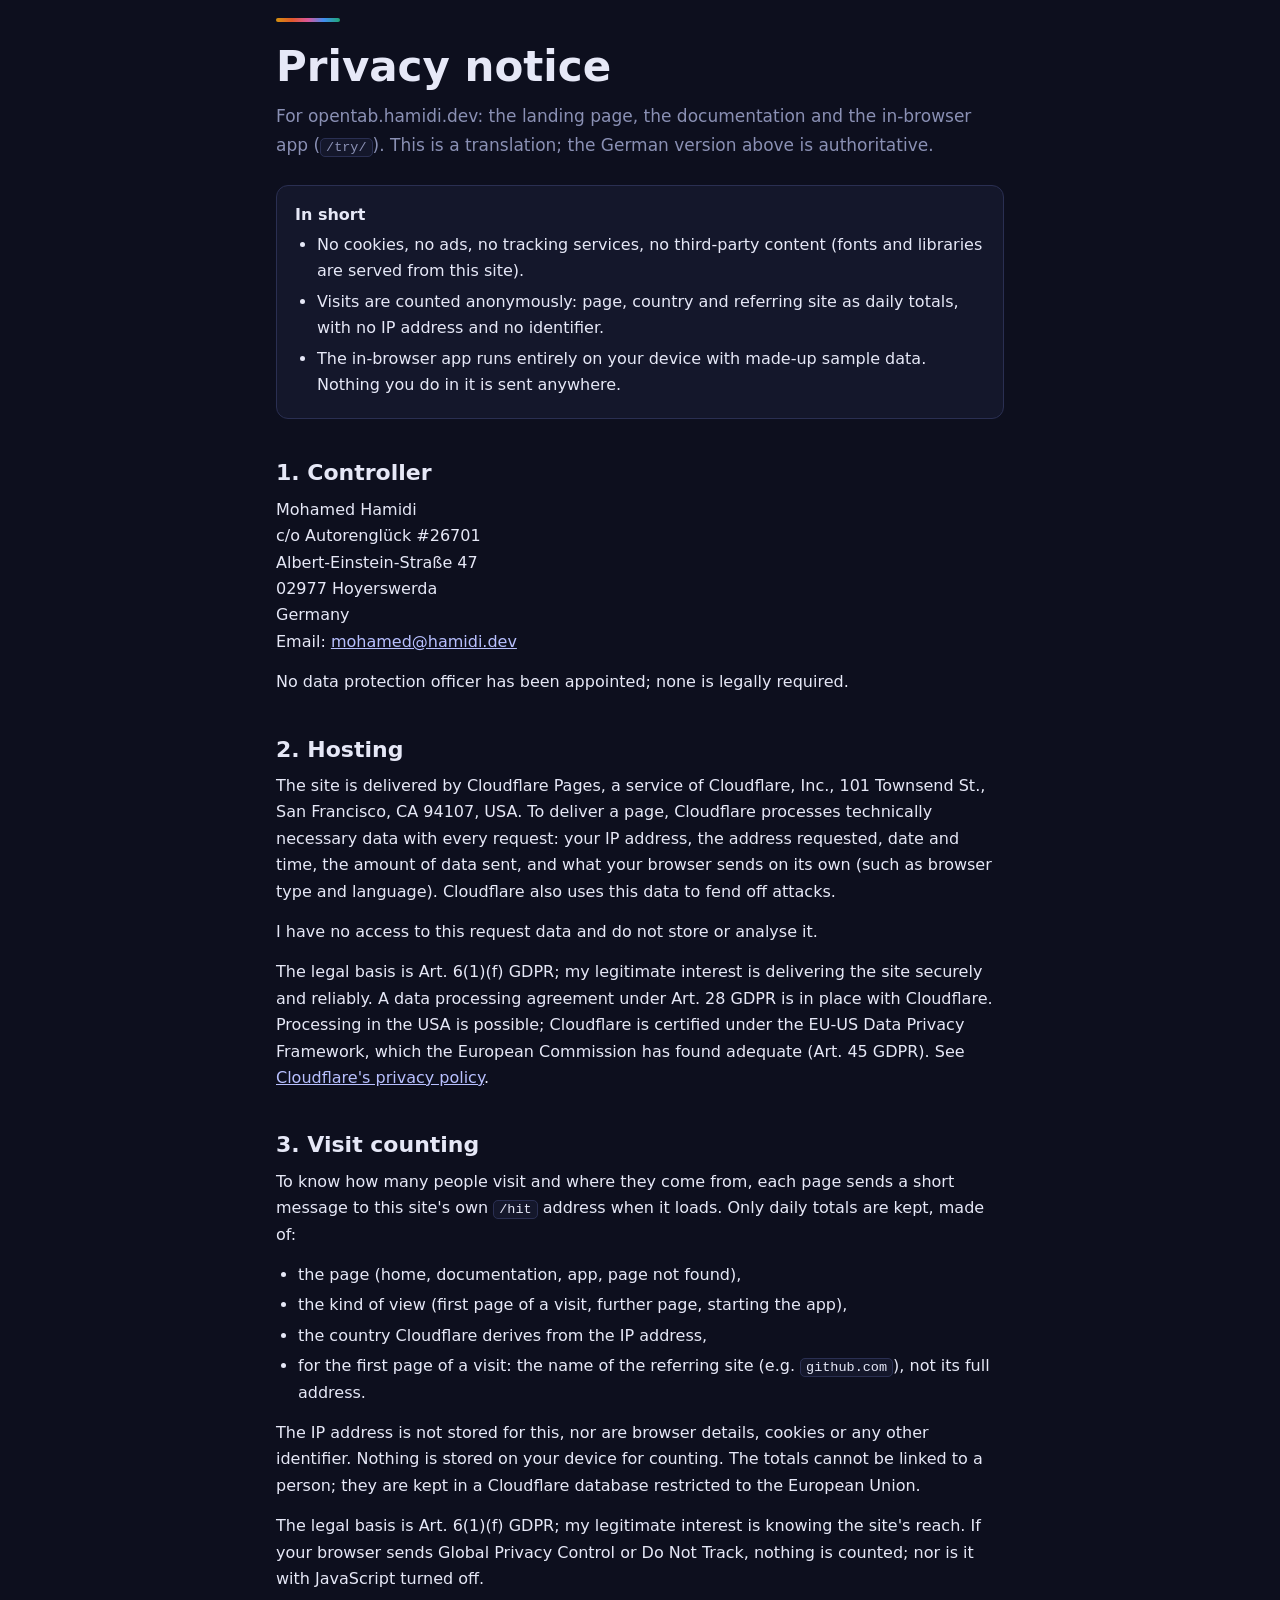
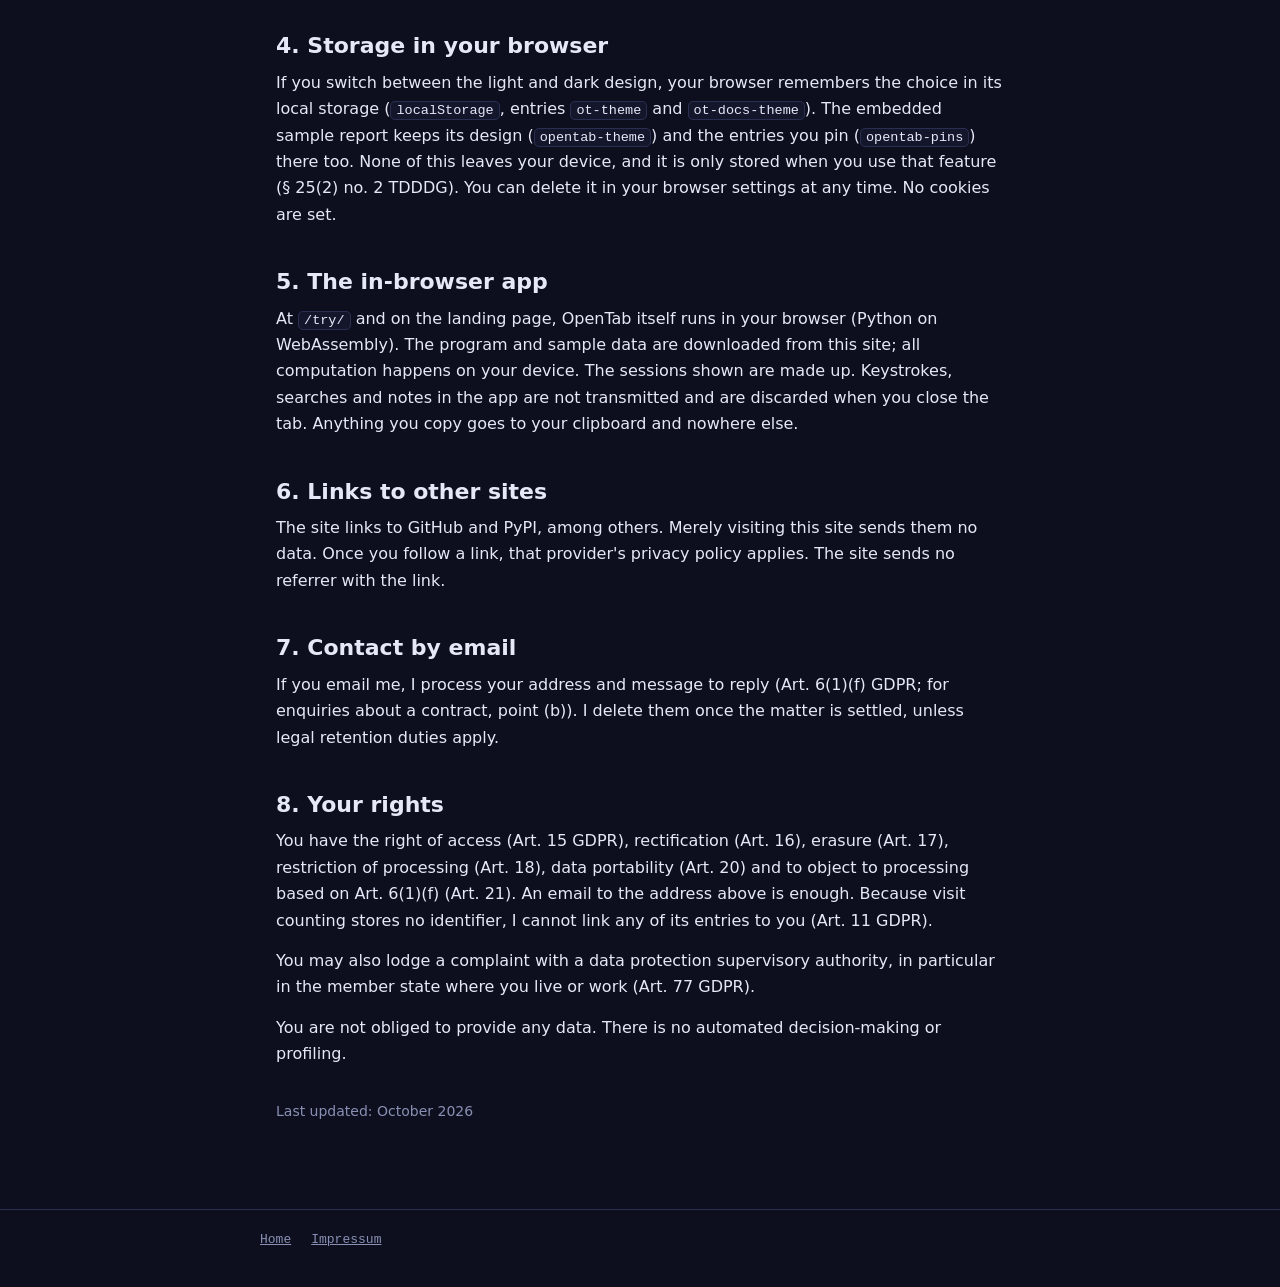
==== commit e41f68c4: "docs(site): add the postal address to the Impressum and privacy notice" ====
--- a/site/datenschutz/index.html
+++ b/site/datenschutz/index.html
@@ -86,7 +86,9 @@
 <h2>1. Verantwortlicher</h2>
 <address>
 Mohamed Hamidi<br>
-[ANSCHRIFT FEHLT]<br>
+c/o Autorenglück #26701<br>
+Albert-Einstein-Straße 47<br>
+02977 Hoyerswerda<br>
 E-Mail: <a href="mailto:mohamed@hamidi.dev">mohamed@hamidi.dev</a>
 </address>
 <p>Ein Datenschutzbeauftragter ist nicht benannt und gesetzlich nicht vorgeschrieben.</p>
@@ -145,7 +147,10 @@
 <h2>1. Controller</h2>
 <address>
 Mohamed Hamidi<br>
-[ANSCHRIFT FEHLT]<br>
+c/o Autorenglück #26701<br>
+Albert-Einstein-Straße 47<br>
+02977 Hoyerswerda<br>
+Germany<br>
 Email: <a href="mailto:mohamed@hamidi.dev">mohamed@hamidi.dev</a>
 </address>
 <p>No data protection officer has been appointed; none is legally required.</p>
